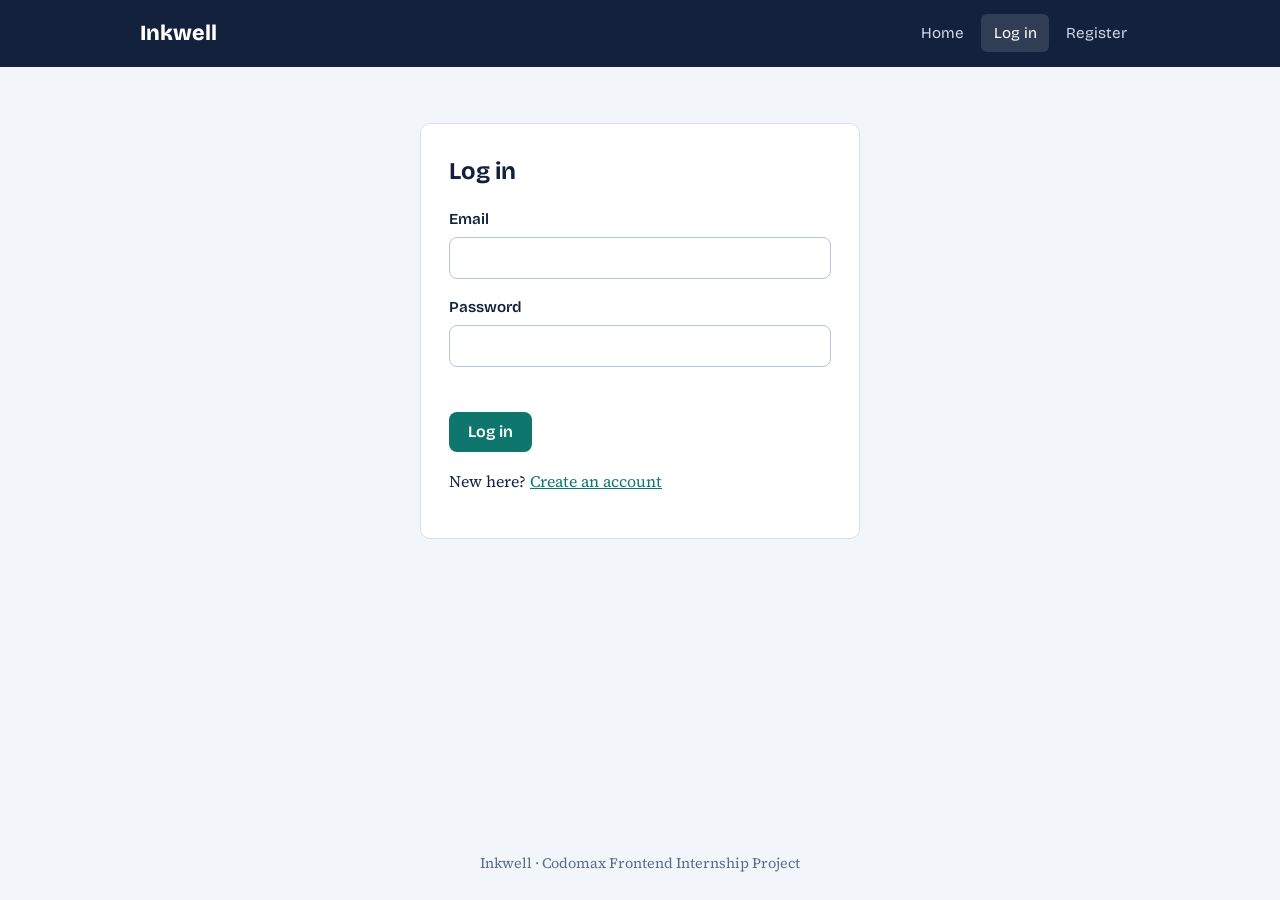
==== create-blog.html @ 6e5bd481 "Module 01: blog frontend" ====
<!DOCTYPE html>
<html lang="en">
<head>
  <meta charset="UTF-8">
  <meta name="viewport" content="width=device-width, initial-scale=1">
  <link rel="preconnect" href="https://fonts.googleapis.com">
  <link rel="preconnect" href="https://fonts.gstatic.com" crossorigin>
  <link href="https://fonts.googleapis.com/css2?family=Bricolage+Grotesque:wght@400;600;800&family=Source+Serif+4:wght@400;600&display=swap" rel="stylesheet">
  <link rel="stylesheet" href="style.css">
  <title>Write – Inkwell</title>
</head>
<body>
  <header class="site" id="site-header"></header>

  <main>
    <div class="form-box wide">
      <h2 id="title-h">Write a post</h2>

      <form id="f" novalidate>
        <div class="field">
          <label for="title">Title</label>
          <input id="title" maxlength="100">
        </div>

        <div class="field">
          <label for="category">Category</label>
          <select id="category">
            <option>Web</option>
            <option>JavaScript</option>
            <option>Career</option>
            <option>Other</option>
          </select>
        </div>

        <div class="field">
          <label for="content">Content</label>
          <textarea id="content"></textarea>
        </div>

        <p class="error" id="err" role="alert"></p>

        <button type="submit" id="submit">Publish</button>
        <a class="btn ghost" href="dashboard.html">Cancel</a>
      </form>
    </div>
  </main>

  <footer>Inkwell · Codomax Frontend Internship Project</footer>

  <script src="app.js"></script>
  <script>
    Auth.require();

    const $ = id => document.getElementById(id);
    const u = Auth.user();
    const editId = new URLSearchParams(location.search).get('id');
    let existing = null;

    if (editId) {
      existing = Posts.get(editId);
      if (!existing || existing.authorId !== u.id) {
        location.href = 'dashboard.html';
      } else {
        $('title-h').textContent = 'Edit post';
        $('submit').textContent = 'Save changes';
        $('title').value = existing.title;
        $('category').value = existing.category;
        $('content').value = existing.content;
      }
    }

    $('f').addEventListener('submit', e => {
      e.preventDefault();

      const t = $('title').value.trim();
      const c = $('content').value.trim();
      const err = $('err');

      if (!t) return err.textContent = 'Add a title.';
      if (c.length < 20) return err.textContent = 'Write at least 20 characters.';

      Posts.save({
        id: existing ? existing.id : Date.now(),
        title: t,
        category: $('category').value,
        content: c,
        author: u.name,
        authorId: u.id,
        createdAt: existing ? existing.createdAt : Date.now()
      });

      location.href = 'dashboard.html';
    });
  </script>
</body>
</html>
---- style.css ----
:root {
  --bg: #f2f5f9;
  --surface: #fff;
  --ink: #14213d;
  --muted: #5b6b86;
  --line: #d9e0ea;
  --accent: #0f766e;
  --accent-dark: #0b5a54;
  --warn: #b42318;
  --radius: 10px;
}

* {
  box-sizing: border-box;
}

body {
  margin: 0;
  background: var(--bg);
  color: var(--ink);
  font-family: 'Source Serif 4', Georgia, serif;
  line-height: 1.65;
  min-height: 100vh;
  display: flex;
  flex-direction: column;
}

h1, h2, h3, .brand, button, .btn, label, nav a, input, textarea, select {
  font-family: 'Bricolage Grotesque', system-ui, sans-serif;
}

h1 {
  font-size: clamp(2rem, 5vw, 3.2rem);
  line-height: 1.1;
  margin: 0 0 .5rem;
  letter-spacing: -.02em;
}

h2 {
  font-size: 1.5rem;
  margin: 0 0 1rem;
}

a {
  color: var(--accent);
}

:focus-visible {
  outline: 3px solid #f59e0b;
  outline-offset: 2px;
}

/* Header and navigation */
header.site {
  background: var(--ink);
  color: #fff;
}

.bar {
  max-width: 1040px;
  margin: auto;
  padding: .9rem 1.25rem;
  display: flex;
  align-items: center;
  justify-content: space-between;
  gap: 1rem;
  flex-wrap: wrap;
}

.brand {
  font-weight: 800;
  font-size: 1.35rem;
  color: #fff;
  text-decoration: none;
}

nav {
  display: flex;
  gap: .25rem;
  flex-wrap: wrap;
  align-items: center;
}

nav a {
  color: #cfd8e8;
  text-decoration: none;
  padding: .4rem .8rem;
  border-radius: 6px;
  font-size: .95rem;
}

nav a:hover,
nav a.active {
  background: rgba(255, 255, 255, .12);
  color: #fff;
}

/* Layout */
main {
  flex: 1;
  width: 100%;
  max-width: 1040px;
  margin: auto;
  padding: 2rem 1.25rem;
}

footer {
  text-align: center;
  color: var(--muted);
  padding: 1.5rem;
  font-size: .9rem;
}

.hero {
  padding: 2.5rem 0 2rem;
  max-width: 640px;
}

.hero p {
  font-size: 1.2rem;
  color: var(--muted);
  margin: 0 0 1.25rem;
}

/* Buttons */
.btn,
button {
  background: var(--accent);
  color: #fff;
  border: 0;
  padding: .65rem 1.2rem;
  border-radius: 8px;
  font-size: 1rem;
  font-weight: 600;
  cursor: pointer;
  text-decoration: none;
  display: inline-block;
}

.btn:hover,
button:hover {
  background: var(--accent-dark);
}

.btn.ghost {
  background: transparent;
  color: var(--accent);
  border: 2px solid var(--accent);
}

.btn.danger,
button.danger {
  background: var(--warn);
}

.btn.small,
button.small {
  padding: .35rem .8rem;
  font-size: .875rem;
}

/* Post cards */
.grid {
  display: grid;
  grid-template-columns: repeat(auto-fill, minmax(290px, 1fr));
  gap: 1.25rem;
}

.card {
  background: var(--surface);
  border: 1px solid var(--line);
  border-radius: var(--radius);
  padding: 1.25rem;
  display: flex;
  flex-direction: column;
  gap: .5rem;
}

.card h3 {
  margin: 0;
  font-size: 1.2rem;
}

.card p {
  margin: 0;
  color: #33425e;
}

.meta {
  font-family: 'Bricolage Grotesque', sans-serif;
  font-size: .85rem;
  color: var(--muted);
}

.tag {
  background: #dff3f0;
  color: var(--accent-dark);
  padding: .1rem .6rem;
  border-radius: 99px;
  font-size: .8rem;
  font-family: 'Bricolage Grotesque', sans-serif;
  align-self: flex-start;
}

/* Forms */
.form-box {
  max-width: 440px;
  margin: 1.5rem auto;
  background: var(--surface);
  border: 1px solid var(--line);
  border-radius: var(--radius);
  padding: 1.75rem;
}

.form-box.wide {
  max-width: 720px;
}

.field {
  margin-bottom: 1rem;
}

label {
  display: block;
  font-weight: 600;
  margin-bottom: .3rem;
  font-size: .95rem;
}

input,
textarea,
select {
  width: 100%;
  padding: .65rem .8rem;
  border: 1px solid #b9c4d6;
  border-radius: 8px;
  font-size: 1rem;
  background: #fff;
  color: var(--ink);
}

textarea {
  min-height: 220px;
  resize: vertical;
  font-family: 'Source Serif 4', Georgia, serif;
}

.error {
  color: var(--warn);
  font-size: .875rem;
  margin-top: .25rem;
  min-height: 1.1em;
  font-family: 'Bricolage Grotesque', sans-serif;
}

/* Dashboard */
.stats {
  display: grid;
  grid-template-columns: repeat(auto-fit, minmax(150px, 1fr));
  gap: 1rem;
  margin-bottom: 2rem;
}

.stat {
  background: var(--surface);
  border: 1px solid var(--line);
  border-radius: var(--radius);
  padding: 1rem;
}

.stat b {
  display: block;
  font-size: 2rem;
  font-family: 'Bricolage Grotesque', sans-serif;
}

.row {
  display: flex;
  justify-content: space-between;
  align-items: center;
  gap: 1rem;
  flex-wrap: wrap;
}

.actions {
  display: flex;
  gap: .5rem;
}

.empty {
  background: var(--surface);
  border: 2px dashed var(--line);
  border-radius: var(--radius);
  padding: 2rem;
  text-align: center;
  color: var(--muted);
}

/* Toast and dialog */
.toast {
  position: fixed;
  bottom: 1.25rem;
  left: 50%;
  transform: translateX(-50%);
  background: var(--ink);
  color: #fff;
  padding: .7rem 1.2rem;
  border-radius: 8px;
  font-family: 'Bricolage Grotesque', sans-serif;
  z-index: 10;
}

dialog {
  border: 0;
  border-radius: var(--radius);
  max-width: 680px;
  width: 92%;
  padding: 1.5rem;
}

dialog::backdrop {
  background: rgba(20, 33, 61, .55);
}

dialog .body {
  white-space: pre-wrap;
}

/* Responsive and accessibility */
@media (max-width: 600px) {
  .bar {
    flex-direction: column;
    align-items: flex-start;
  }

  .form-box {
    padding: 1.25rem;
  }
}

@media (prefers-reduced-motion: reduce) {
  * {
    transition: none !important;
    animation: none !important;
  }
}
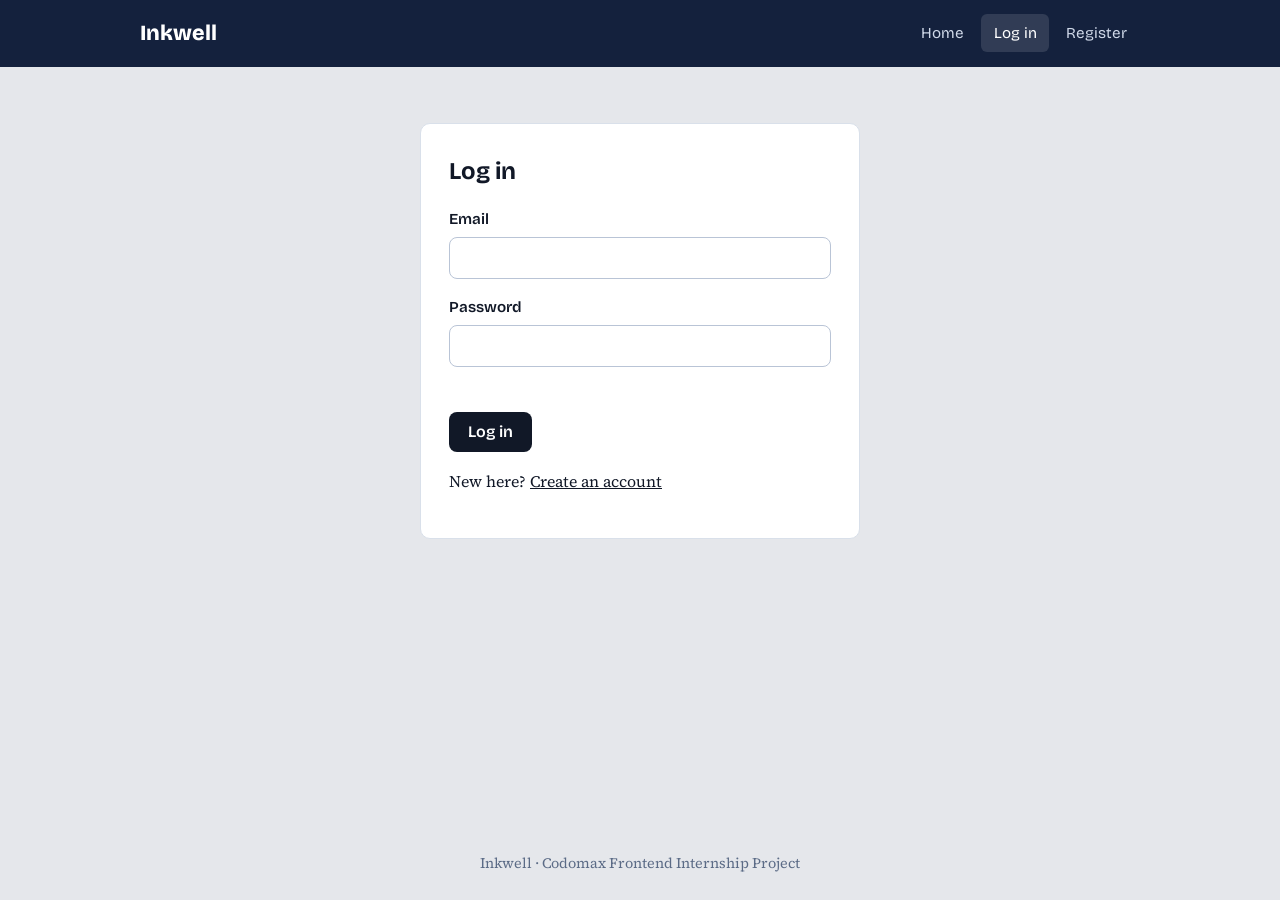
==== commit e13bd3fa: "Module 02: connect frontend to backend API" ====
--- a/create-blog.html
+++ b/create-blog.html
@@ -25,11 +25,19 @@
         <div class="field">
           <label for="category">Category</label>
           <select id="category">
-            <option>Web</option>
-            <option>JavaScript</option>
-            <option>Career</option>
-            <option>Other</option>
-          </select>
+  <option>Story</option>
+  <option>Today's Task</option>
+  <option>Thoughts</option>
+  <option>Entertainment</option>
+  <option>Learning</option>
+  <option>Web</option>
+  <option>JavaScript</option>
+  <option>Python</option>
+  <option>Java</option>
+  <option>AI</option>
+  <option>Career</option>
+  <option>Other</option>
+</select>
         </div>
 
         <div class="field">
@@ -47,7 +55,7 @@
 
   <footer>Inkwell · Codomax Frontend Internship Project</footer>
 
-  <script src="app.js"></script>
+   <script src="app.js"></script>
   <script>
     Auth.require();
 
@@ -56,20 +64,21 @@
     const editId = new URLSearchParams(location.search).get('id');
     let existing = null;
 
-    if (editId) {
-      existing = Posts.get(editId);
+    (async () => {
+      if (!editId || !u) return;
+      existing = await Posts.get(editId);
       if (!existing || existing.authorId !== u.id) {
         location.href = 'dashboard.html';
-      } else {
-        $('title-h').textContent = 'Edit post';
-        $('submit').textContent = 'Save changes';
-        $('title').value = existing.title;
-        $('category').value = existing.category;
-        $('content').value = existing.content;
+        return;
       }
-    }
+      $('title-h').textContent = 'Edit post';
+      $('submit').textContent = 'Save changes';
+      $('title').value = existing.title;
+      $('category').value = existing.category;
+      $('content').value = existing.content;
+    })();
 
-    $('f').addEventListener('submit', e => {
+    $('f').addEventListener('submit', async e => {
       e.preventDefault();
 
       const t = $('title').value.trim();
@@ -79,15 +88,15 @@
       if (!t) return err.textContent = 'Add a title.';
       if (c.length < 20) return err.textContent = 'Write at least 20 characters.';
 
-      Posts.save({
-        id: existing ? existing.id : Date.now(),
+      err.textContent = '';
+
+      const r = await Posts.save({
+        id: existing ? existing.id : undefined,
         title: t,
         category: $('category').value,
-        content: c,
-        author: u.name,
-        authorId: u.id,
-        createdAt: existing ? existing.createdAt : Date.now()
+        content: c
       });
+      if (r) return err.textContent = r;
 
       location.href = 'dashboard.html';
     });
--- a/style.css
+++ b/style.css
@@ -4,8 +4,9 @@
   --ink: #14213d;
   --muted: #5b6b86;
   --line: #d9e0ea;
-  --accent: #0f766e;
-  --accent-dark: #0b5a54;
+  --text: #111827;
+  --accent: #111827;
+  --accent-dark: #374151;
   --warn: #b42318;
   --radius: 10px;
 }
@@ -16,8 +17,8 @@
 
 body {
   margin: 0;
-  background: var(--bg);
-  color: var(--ink);
+  background: #e5e7eb;
+  color: var(--text);
   font-family: 'Source Serif 4', Georgia, serif;
   line-height: 1.65;
   min-height: 100vh;
@@ -343,4 +344,4 @@
     transition: none !important;
     animation: none !important;
   }
-}+}
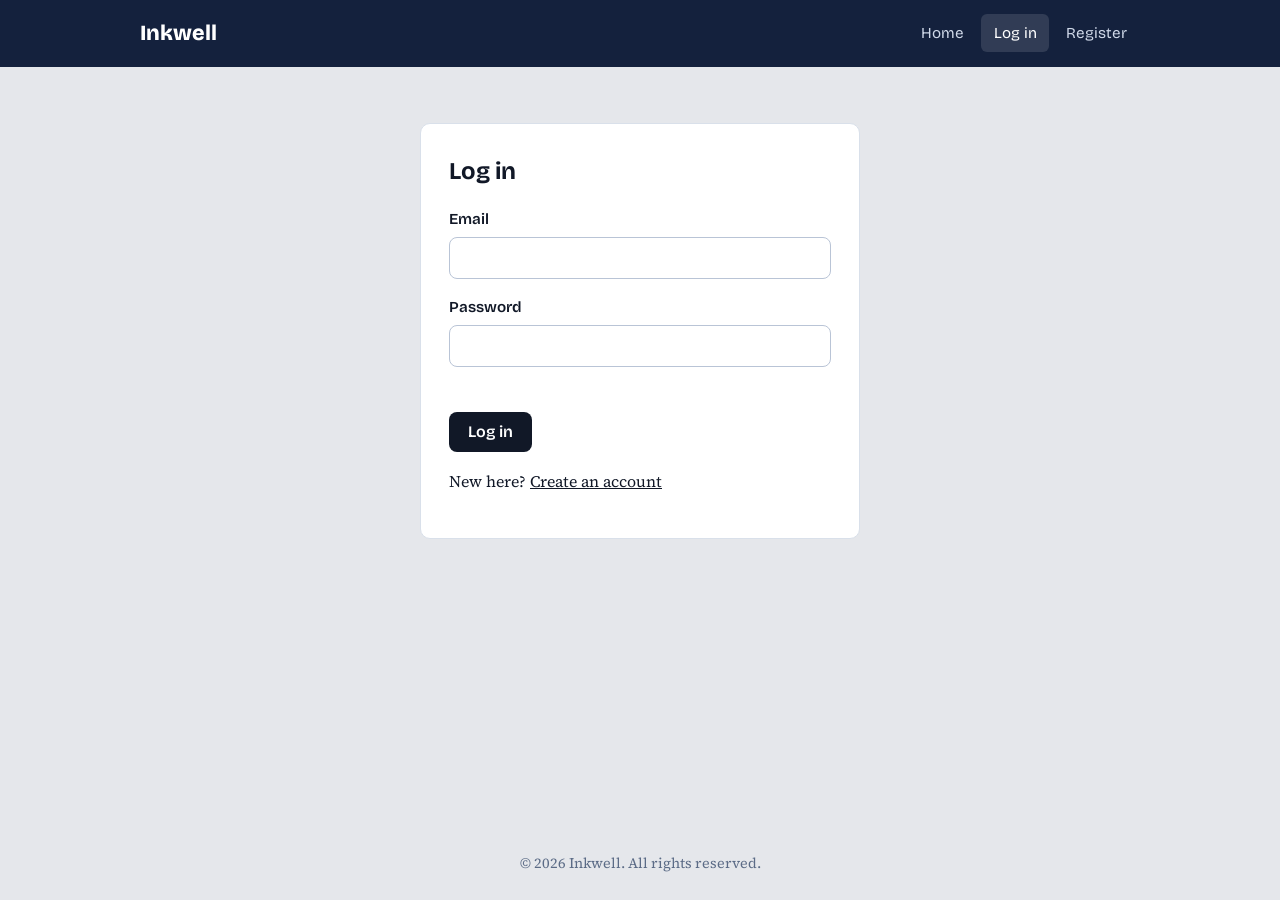
==== commit e363b237: "Update footer" ====
--- a/create-blog.html
+++ b/create-blog.html
@@ -53,7 +53,7 @@
     </div>
   </main>
 
-  <footer>Inkwell · Codomax Frontend Internship Project</footer>
+  <footer>© 2026 Inkwell. All rights reserved.</footer>
 
    <script src="app.js"></script>
   <script>
--- a/style.css
+++ b/style.css
@@ -185,6 +185,7 @@
 .card p {
   margin: 0;
   color: #33425e;
+  overflow-wrap: anywhere;
 }
 
 .meta {
@@ -325,6 +326,7 @@
 
 dialog .body {
   white-space: pre-wrap;
+  overflow-wrap: anywhere;
 }
 
 /* Responsive and accessibility */
@@ -344,4 +346,4 @@
     transition: none !important;
     animation: none !important;
   }
-}
+}
